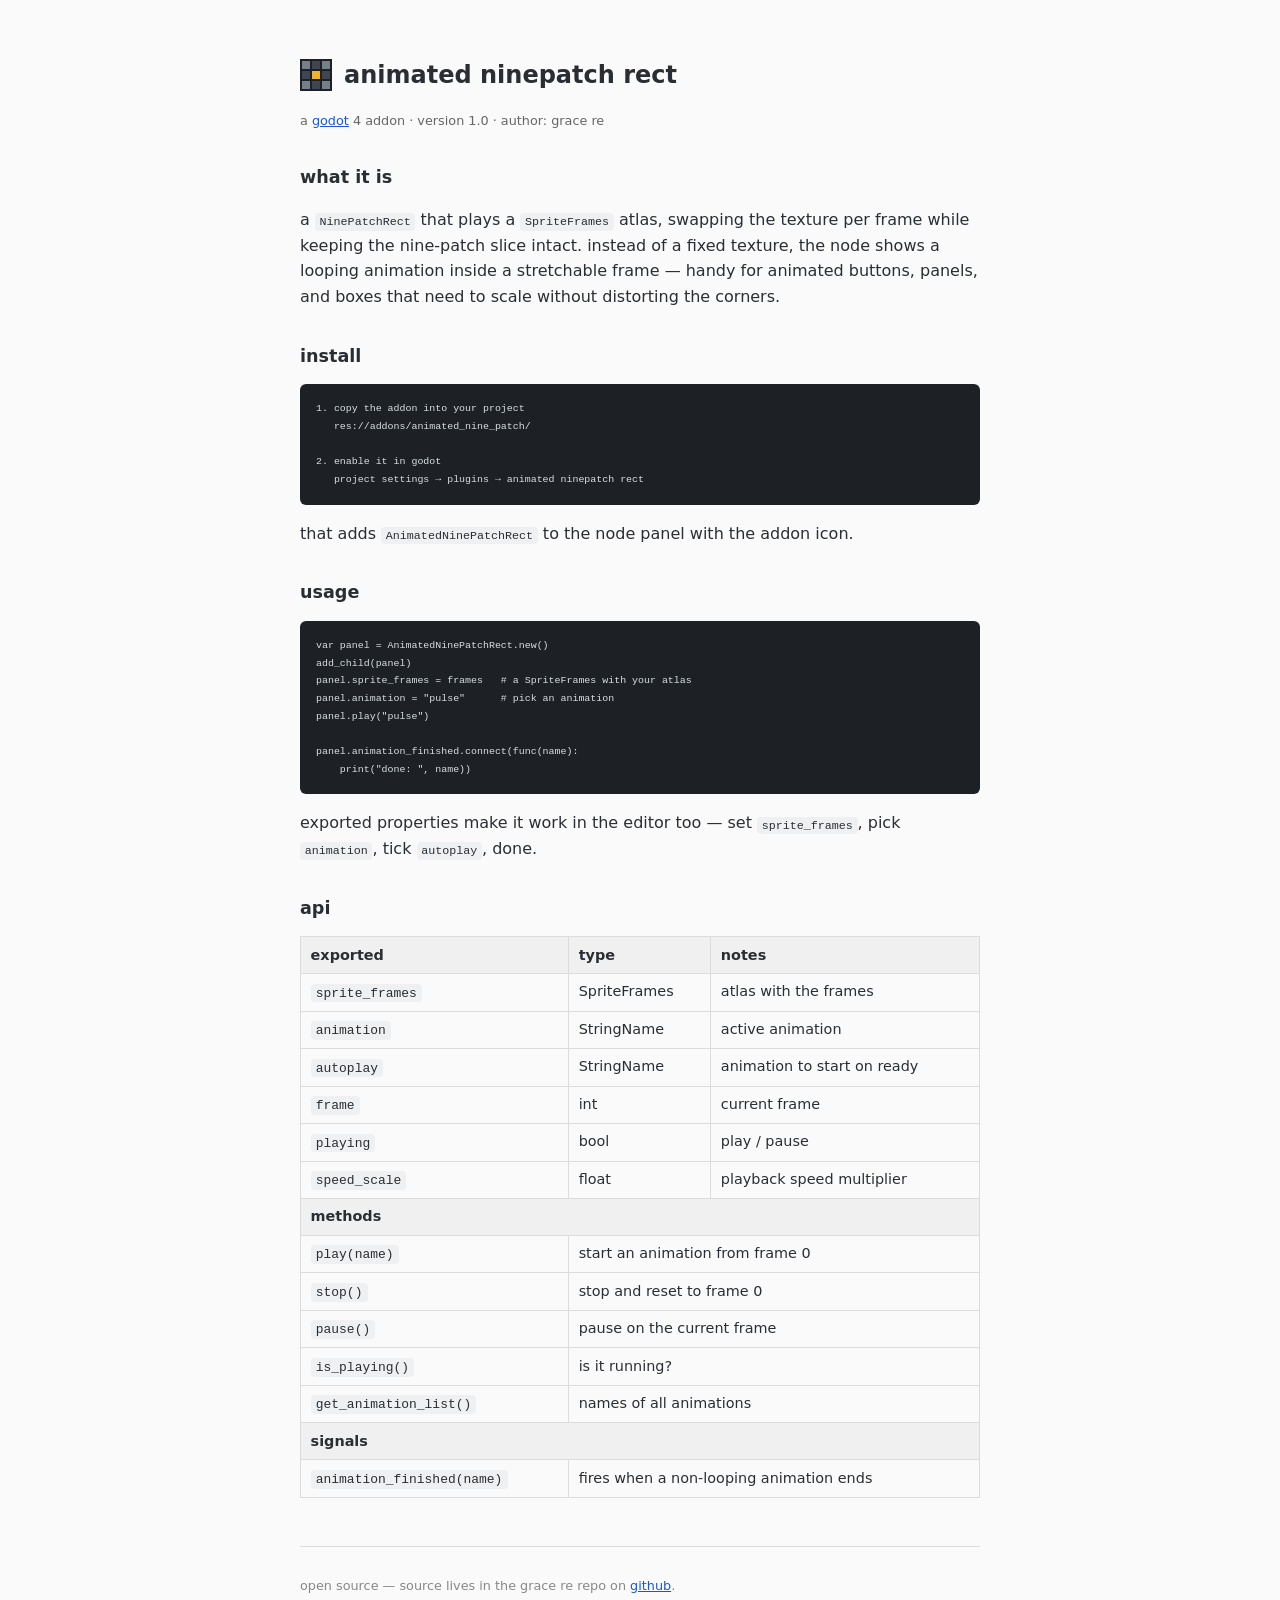
==== index.html @ e6560729 "drop policy link" ====
<!DOCTYPE html>
<html lang="en">
<head>
  <meta charset="utf-8" />
  <meta name="viewport" content="width=device-width, initial-scale=1" />
  <title>animated ninepatch rect — godot addon</title>
  <link rel="icon" href="icon.svg" type="image/svg+xml" />
  <style>
    body { font-family: system-ui, sans-serif; line-height: 1.6; color: #2a2e33;
           max-width: 680px; margin: 0 auto; padding: 2.5rem 1.25rem 4rem;
           background: #fafafa; }
    a { color: #1758d6; }
    code { background: #eef0f2; padding: .15em .4em; border-radius: 4px; font-size: .9em; }
    pre { background: #1d2125; color: #d9dee3; padding: 1rem; border-radius: 6px;
          overflow-x: auto; font-size: .85em; }
    pre code { background: none; padding: 0; color: inherit; }
    h1 { font-size: 1.5rem; display: flex; align-items: center; gap: .75rem; }
    h2 { font-size: 1.1rem; margin-top: 2rem; }
    header .badge { font-size: .8rem; color: #666; }
    table { border-collapse: collapse; width: 100%; font-size: .9rem; }
    td, th { border: 1px solid #dcdcdc; padding: .4rem .6rem; text-align: left; vertical-align: top; }
    th { background: #f0f0f0; }
    footer { margin-top: 3rem; font-size: .8rem; color: #888; border-top: 1px solid #ddd; padding-top: 1rem; }
    .pill { background: #e6f0ff; color: #1758d6; border-radius: 999px;
            padding: .1rem .6rem; font-size: .75rem; }
  </style>
</head>
<body>

  <header>
    <h1><img src="icon.svg" width="32" height="32" alt="nine patch icon" /> animated ninepatch rect</h1>
    <p class="badge">a <a href="https://godotengine.org">godot</a> 4 addon · version 1.0 · author: grace re</p>
  </header>

  <section>
    <h2>what it is</h2>
    <p>a <code>NinePatchRect</code> that plays a <code>SpriteFrames</code> atlas, swapping the
    texture per frame while keeping the nine-patch slice intact. instead of a fixed texture,
    the node shows a looping animation inside a stretchable frame — handy for animated
    buttons, panels, and boxes that need to scale without distorting the corners.</p>
  </section>

  <section>
    <h2>install</h2>
    <pre><code>1. copy the addon into your project
   res://addons/animated_nine_patch/

2. enable it in godot
   project settings → plugins → animated ninepatch rect</code></pre>
    <p>that adds <code>AnimatedNinePatchRect</code> to the node panel with the addon icon.</p>
  </section>

  <section>
    <h2>usage</h2>
    <pre><code>var panel = AnimatedNinePatchRect.new()
add_child(panel)
panel.sprite_frames = frames   # a SpriteFrames with your atlas
panel.animation = "pulse"      # pick an animation
panel.play("pulse")

panel.animation_finished.connect(func(name):
    print("done: ", name))
</code></pre>
    <p>exported properties make it work in the editor too — set <code>sprite_frames</code>,
    pick <code>animation</code>, tick <code>autoplay</code>, done.</p>
  </section>

  <section>
    <h2>api</h2>
    <table>
      <tr><th>exported</th><th>type</th><th>notes</th></tr>
      <tr><td><code>sprite_frames</code></td><td>SpriteFrames</td><td>atlas with the frames</td></tr>
      <tr><td><code>animation</code></td><td>StringName</td><td>active animation</td></tr>
      <tr><td><code>autoplay</code></td><td>StringName</td><td>animation to start on ready</td></tr>
      <tr><td><code>frame</code></td><td>int</td><td>current frame</td></tr>
      <tr><td><code>playing</code></td><td>bool</td><td>play / pause</td></tr>
      <tr><td><code>speed_scale</code></td><td>float</td><td>playback speed multiplier</td></tr>
      <tr><th colspan="3">methods</th></tr>
      <tr><td><code>play(name)</code></td><td colspan="2">start an animation from frame 0</td></tr>
      <tr><td><code>stop()</code></td><td colspan="2">stop and reset to frame 0</td></tr>
      <tr><td><code>pause()</code></td><td colspan="2">pause on the current frame</td></tr>
      <tr><td><code>is_playing()</code></td><td colspan="2">is it running?</td></tr>
      <tr><td><code>get_animation_list()</code></td><td colspan="2">names of all animations</td></tr>
      <tr><th colspan="3">signals</th></tr>
      <tr><td><code>animation_finished(name)</code></td><td colspan="2">fires when a non-looping animation ends</td></tr>
    </table>
  </section>

  <footer>
    <p>open source — source lives in the grace re repo on <a href="https://github.com/RowerStudios">github</a>.</p>
  </footer>

</body>
</html>
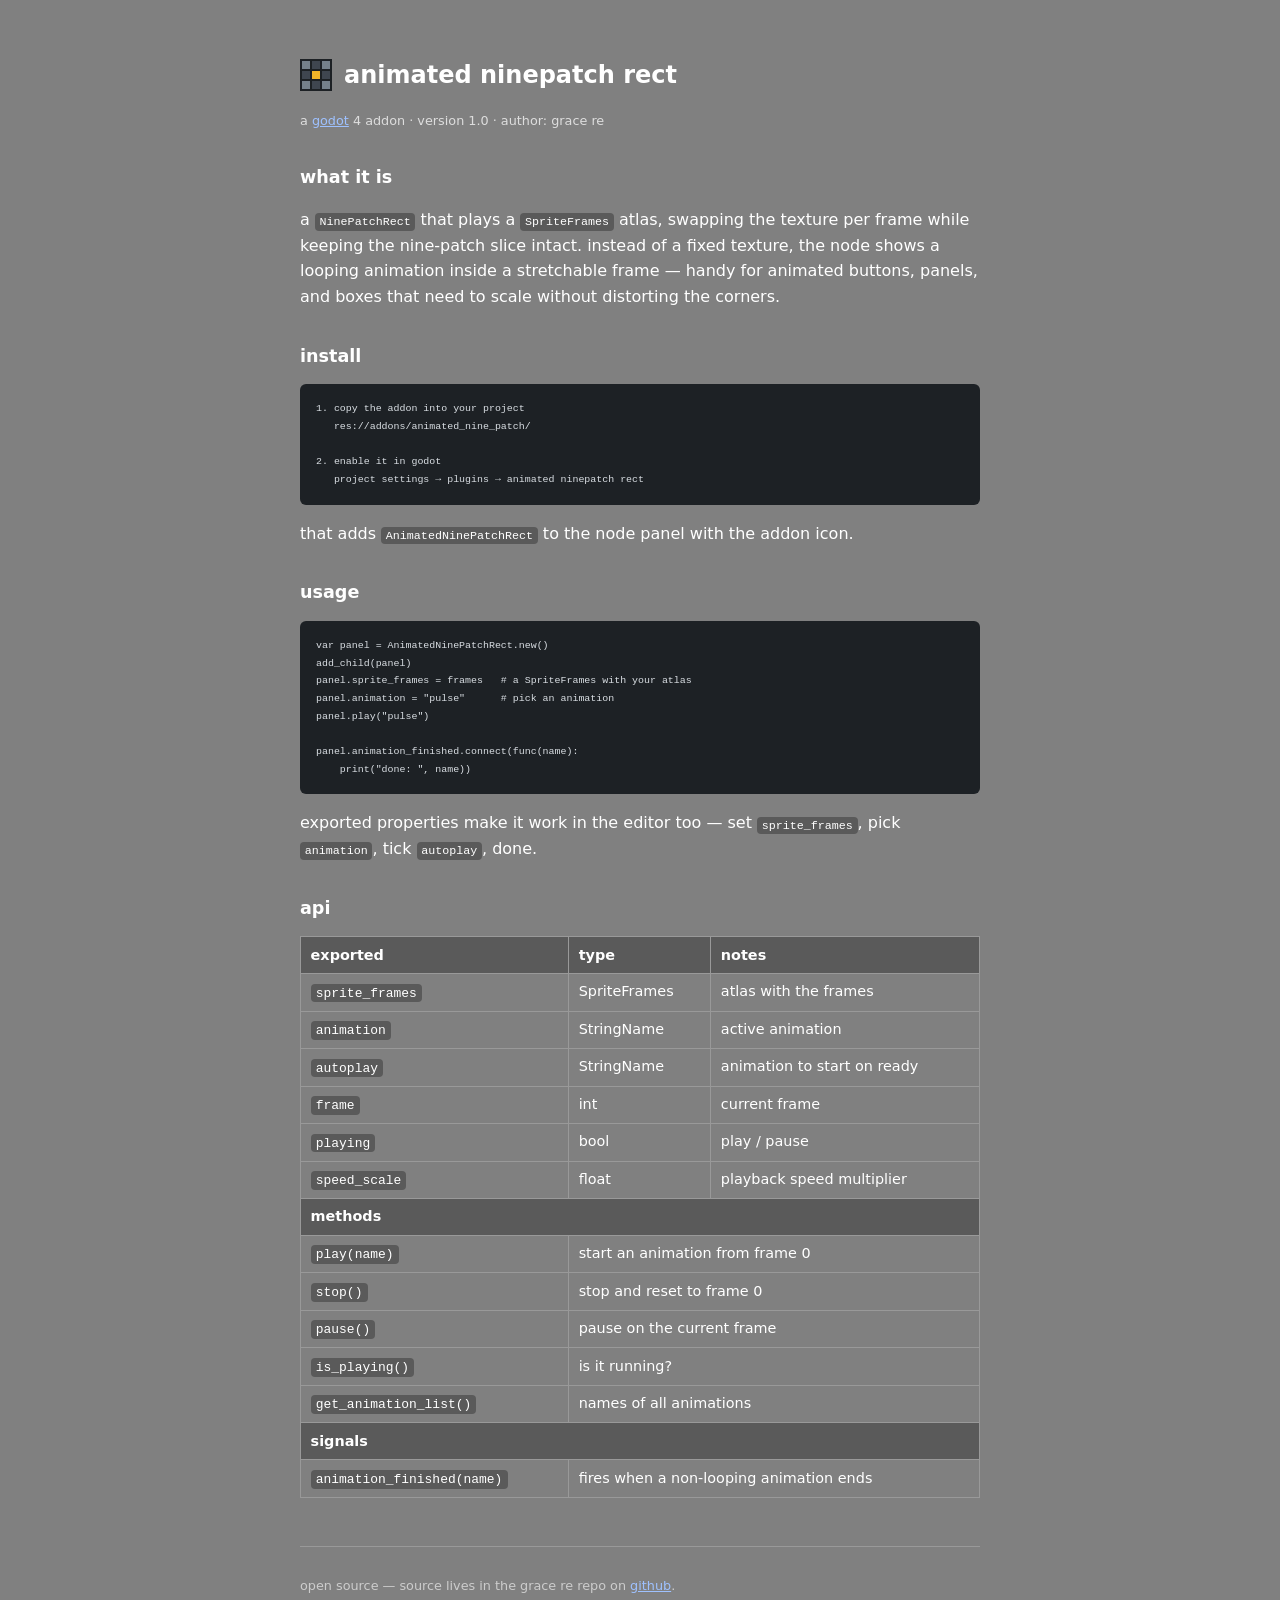
==== commit 4c7be755: "grey background, white text" ====
--- a/index.html
+++ b/index.html
@@ -6,22 +6,22 @@
   <title>animated ninepatch rect — godot addon</title>
   <link rel="icon" href="icon.svg" type="image/svg+xml" />
   <style>
-    body { font-family: system-ui, sans-serif; line-height: 1.6; color: #2a2e33;
+    body { font-family: system-ui, sans-serif; line-height: 1.6; color: #fff;
            max-width: 680px; margin: 0 auto; padding: 2.5rem 1.25rem 4rem;
-           background: #fafafa; }
-    a { color: #1758d6; }
-    code { background: #eef0f2; padding: .15em .4em; border-radius: 4px; font-size: .9em; }
+           background: #808080; }
+    a { color: #9ec1ff; }
+    code { background: #5a5a5a; padding: .15em .4em; border-radius: 4px; font-size: .9em; }
     pre { background: #1d2125; color: #d9dee3; padding: 1rem; border-radius: 6px;
           overflow-x: auto; font-size: .85em; }
     pre code { background: none; padding: 0; color: inherit; }
     h1 { font-size: 1.5rem; display: flex; align-items: center; gap: .75rem; }
     h2 { font-size: 1.1rem; margin-top: 2rem; }
-    header .badge { font-size: .8rem; color: #666; }
+    header .badge { font-size: .8rem; color: #ddd; }
     table { border-collapse: collapse; width: 100%; font-size: .9rem; }
-    td, th { border: 1px solid #dcdcdc; padding: .4rem .6rem; text-align: left; vertical-align: top; }
-    th { background: #f0f0f0; }
-    footer { margin-top: 3rem; font-size: .8rem; color: #888; border-top: 1px solid #ddd; padding-top: 1rem; }
-    .pill { background: #e6f0ff; color: #1758d6; border-radius: 999px;
+    td, th { border: 1px solid #999; padding: .4rem .6rem; text-align: left; vertical-align: top; }
+    th { background: #5a5a5a; }
+    footer { margin-top: 3rem; font-size: .8rem; color: #ccc; border-top: 1px solid #999; padding-top: 1rem; }
+    .pill { background: #3d3d3d; color: #9ec1ff; border-radius: 999px;
             padding: .1rem .6rem; font-size: .75rem; }
   </style>
 </head>
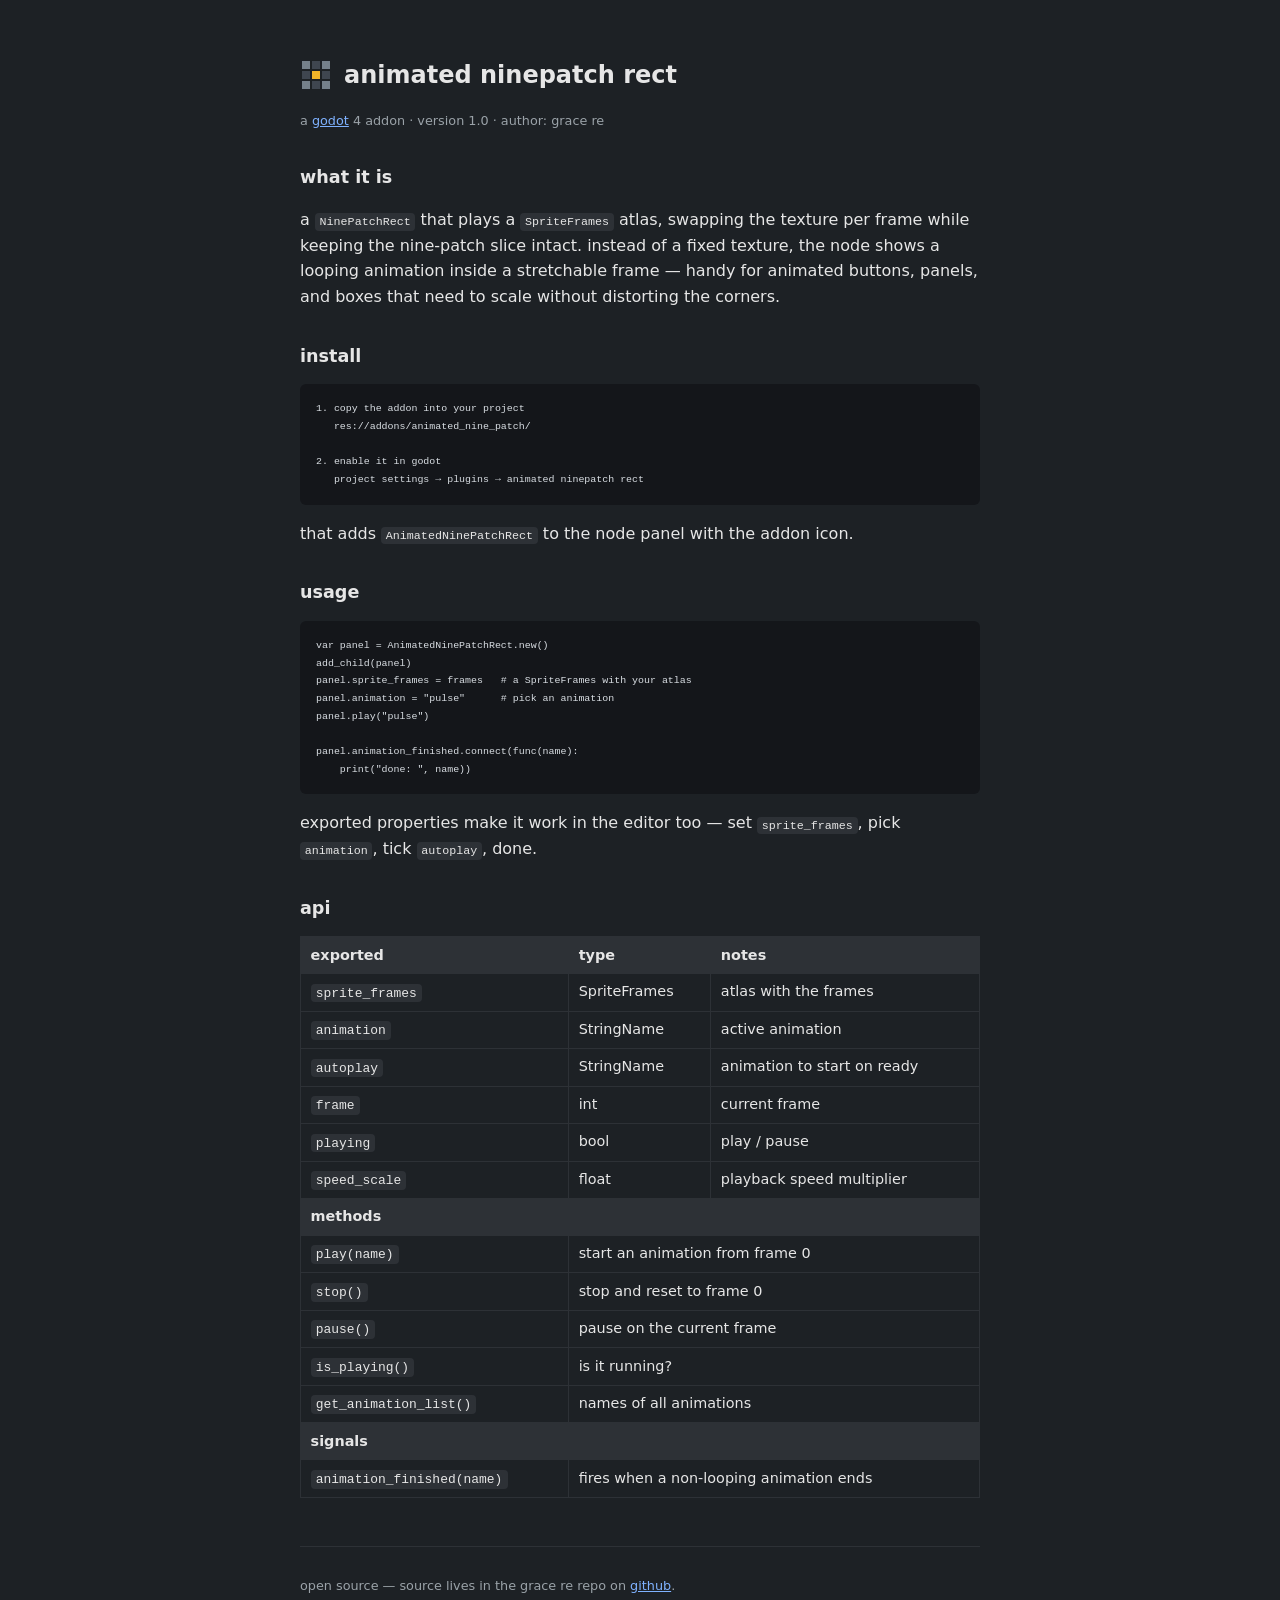
==== commit b3a4b0fc: "godot dark theme colors" ====
--- a/index.html
+++ b/index.html
@@ -6,22 +6,22 @@
   <title>animated ninepatch rect — godot addon</title>
   <link rel="icon" href="icon.svg" type="image/svg+xml" />
   <style>
-    body { font-family: system-ui, sans-serif; line-height: 1.6; color: #fff;
+    body { font-family: system-ui, sans-serif; line-height: 1.6; color: #e6e6e6;
            max-width: 680px; margin: 0 auto; padding: 2.5rem 1.25rem 4rem;
-           background: #808080; }
-    a { color: #9ec1ff; }
-    code { background: #5a5a5a; padding: .15em .4em; border-radius: 4px; font-size: .9em; }
-    pre { background: #1d2125; color: #d9dee3; padding: 1rem; border-radius: 6px;
+           background: #1d2125; }
+    a { color: #7fb2ff; }
+    code { background: #2d3136; padding: .15em .4em; border-radius: 4px; font-size: .9em; color: #e6e6e6; }
+    pre { background: #14161a; color: #d9dee3; padding: 1rem; border-radius: 6px;
           overflow-x: auto; font-size: .85em; }
     pre code { background: none; padding: 0; color: inherit; }
     h1 { font-size: 1.5rem; display: flex; align-items: center; gap: .75rem; }
     h2 { font-size: 1.1rem; margin-top: 2rem; }
-    header .badge { font-size: .8rem; color: #ddd; }
+    header .badge { font-size: .8rem; color: #9aa2a8; }
     table { border-collapse: collapse; width: 100%; font-size: .9rem; }
-    td, th { border: 1px solid #999; padding: .4rem .6rem; text-align: left; vertical-align: top; }
-    th { background: #5a5a5a; }
-    footer { margin-top: 3rem; font-size: .8rem; color: #ccc; border-top: 1px solid #999; padding-top: 1rem; }
-    .pill { background: #3d3d3d; color: #9ec1ff; border-radius: 999px;
+    td, th { border: 1px solid #2d3136; padding: .4rem .6rem; text-align: left; vertical-align: top; }
+    th { background: #2d3136; color: #e6e6e6; }
+    footer { margin-top: 3rem; font-size: .8rem; color: #9aa2a8; border-top: 1px solid #2d3136; padding-top: 1rem; }
+    .pill { background: #2d3136; color: #7fb2ff; border-radius: 999px;
             padding: .1rem .6rem; font-size: .75rem; }
   </style>
 </head>
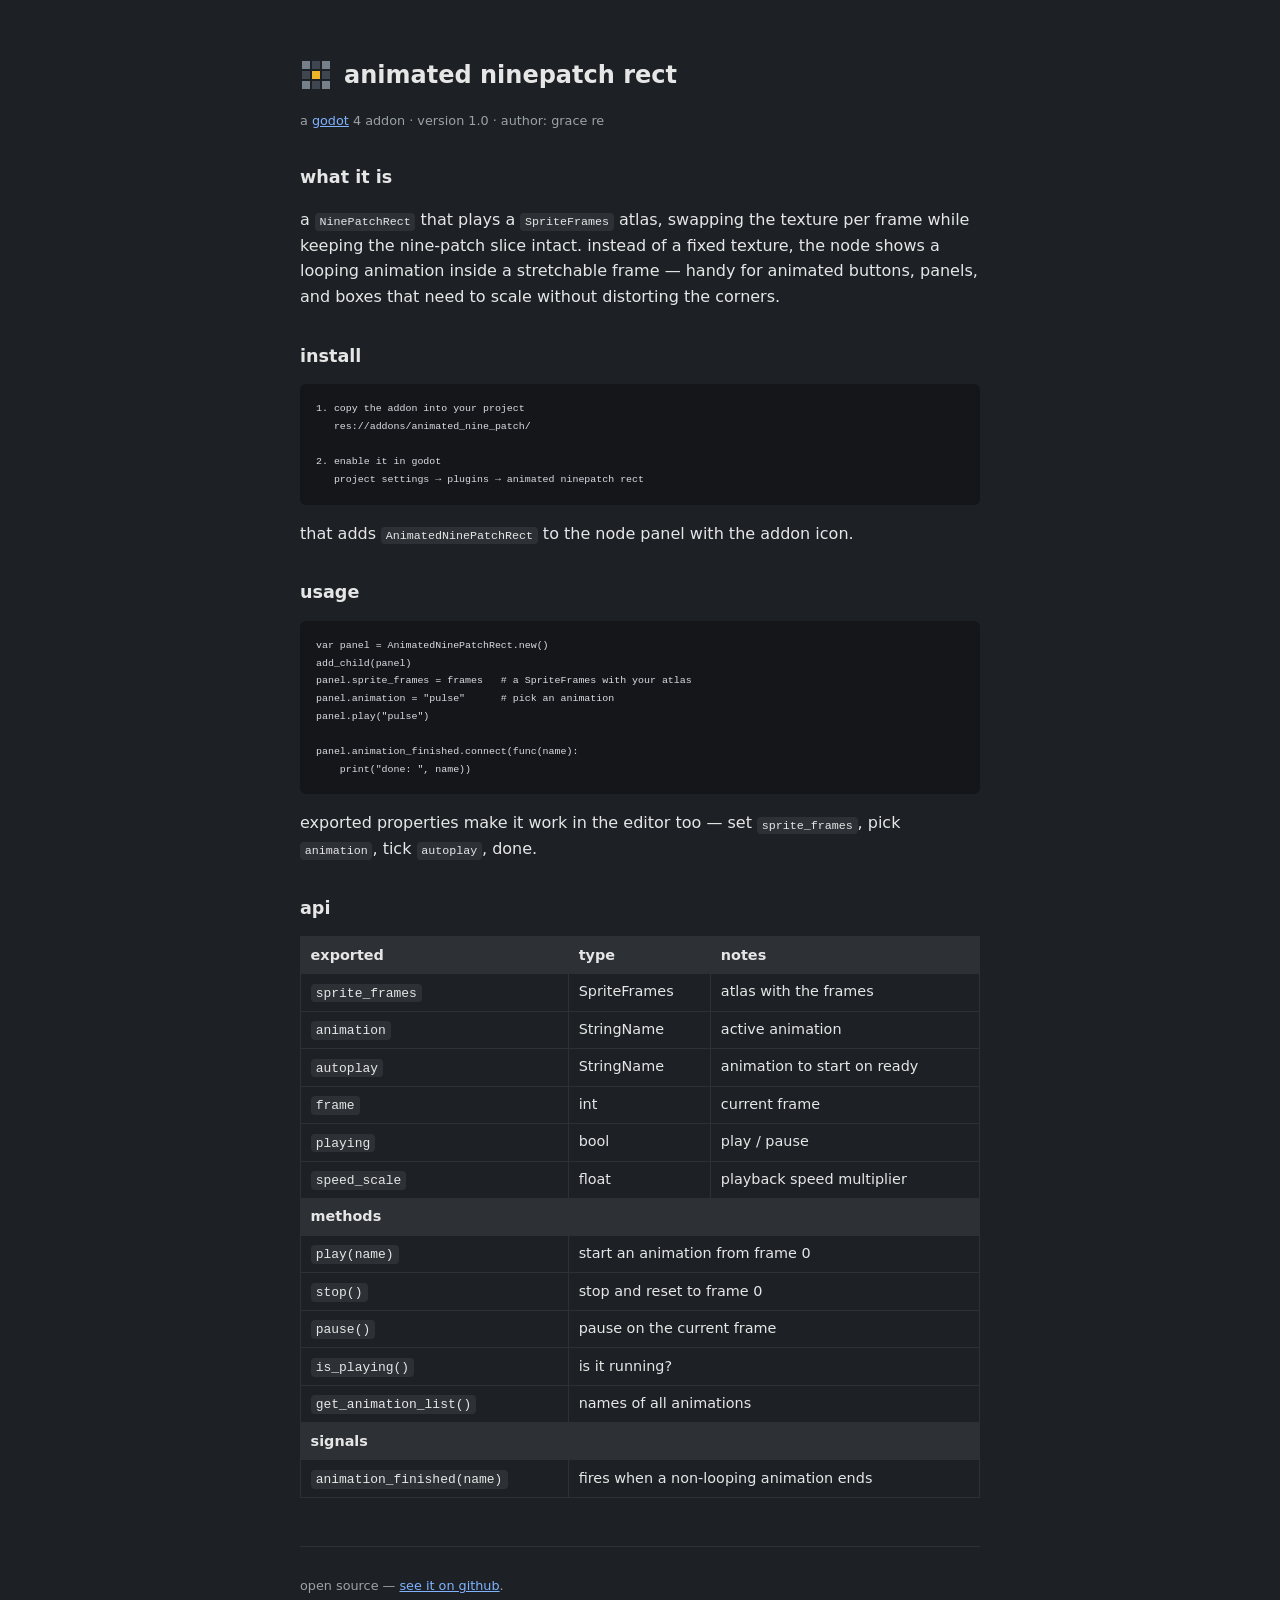
==== commit cb68795b: "link to addon repo" ====
--- a/index.html
+++ b/index.html
@@ -87,7 +87,7 @@
   </section>
 
   <footer>
-    <p>open source — source lives in the grace re repo on <a href="https://github.com/RowerStudios">github</a>.</p>
+    <p>open source — <a href="https://github.com/RowerStudios/animated-ninepatch-rect">see it on github</a>.</p>
   </footer>
 
 </body>
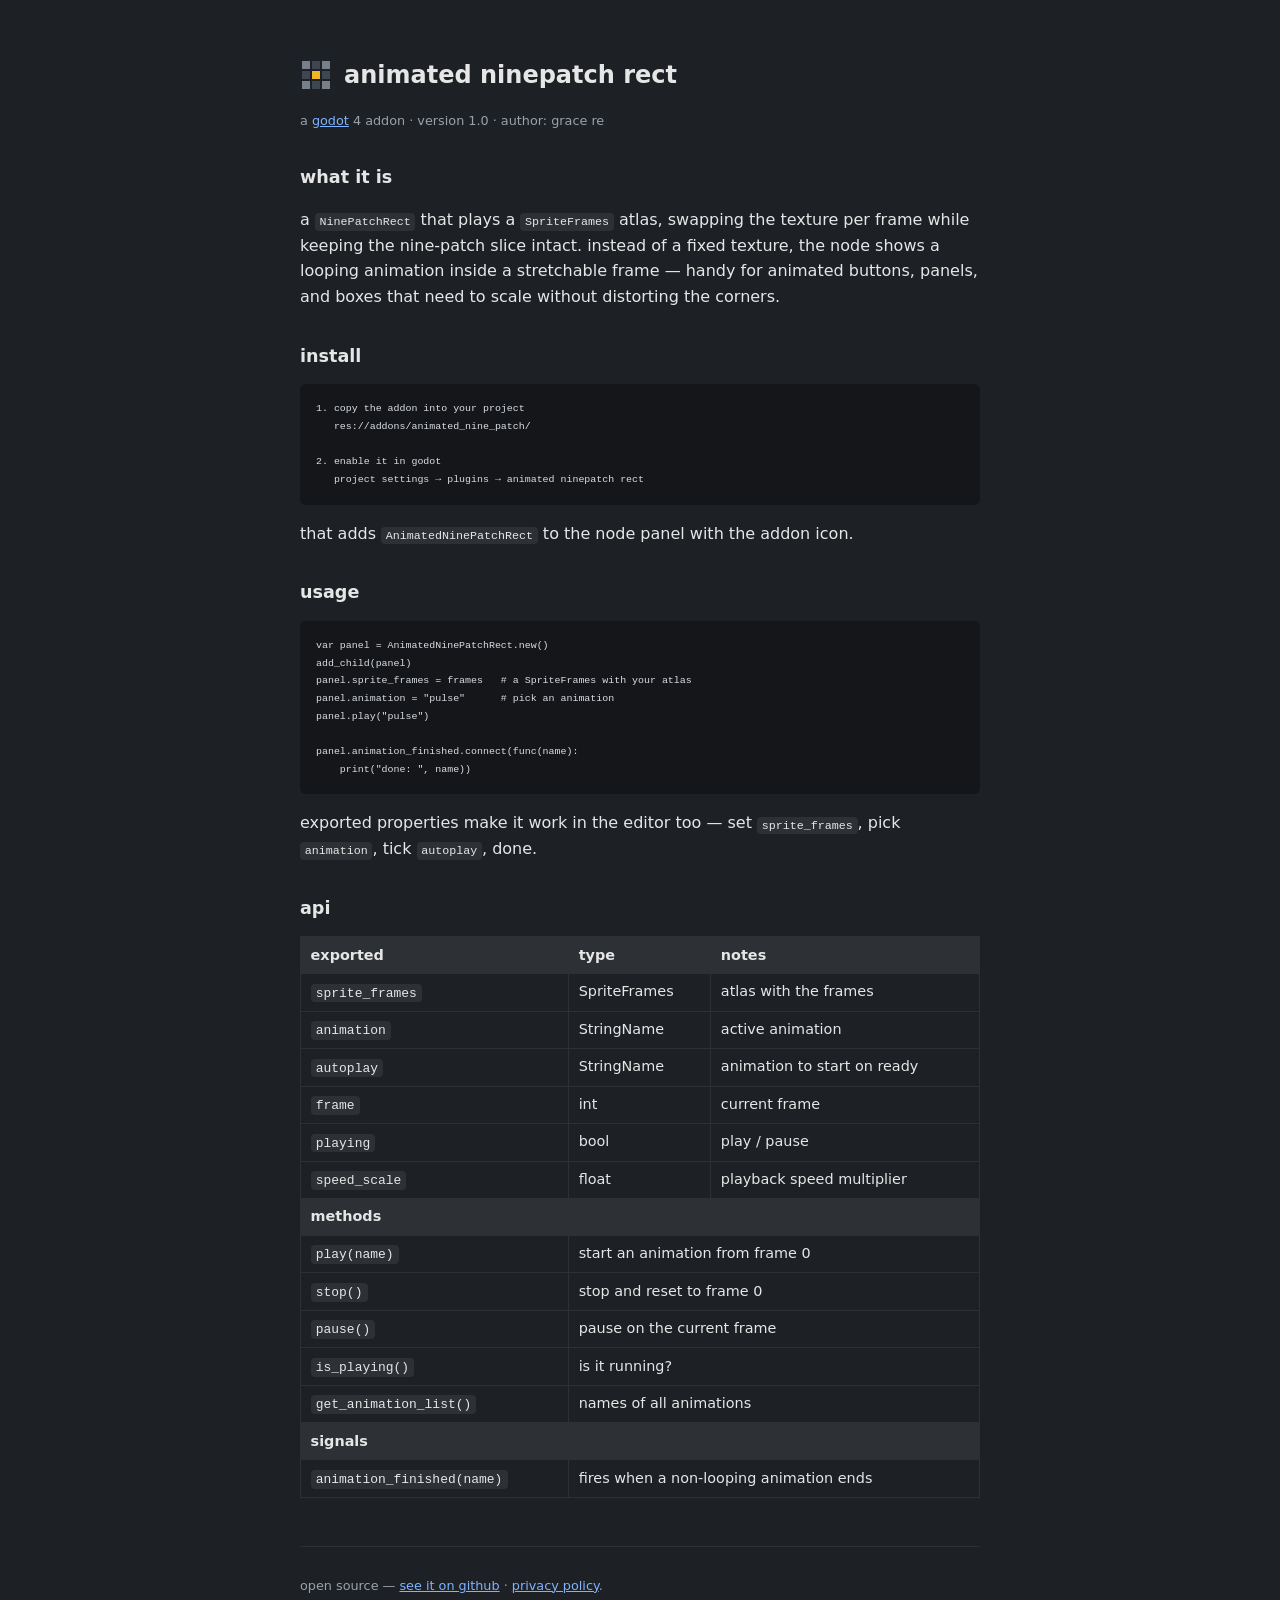
==== commit f8464ec1: "add privacy policy page" ====
--- a/index.html
+++ b/index.html
@@ -87,7 +87,7 @@
   </section>
 
   <footer>
-    <p>open source — <a href="https://github.com/RowerStudios/animated-ninepatch-rect">see it on github</a>.</p>
+    <p>open source — <a href="https://github.com/RowerStudios/animated-ninepatch-rect">see it on github</a> · <a href="policy.html">privacy policy</a>.</p>
   </footer>
 
 </body>
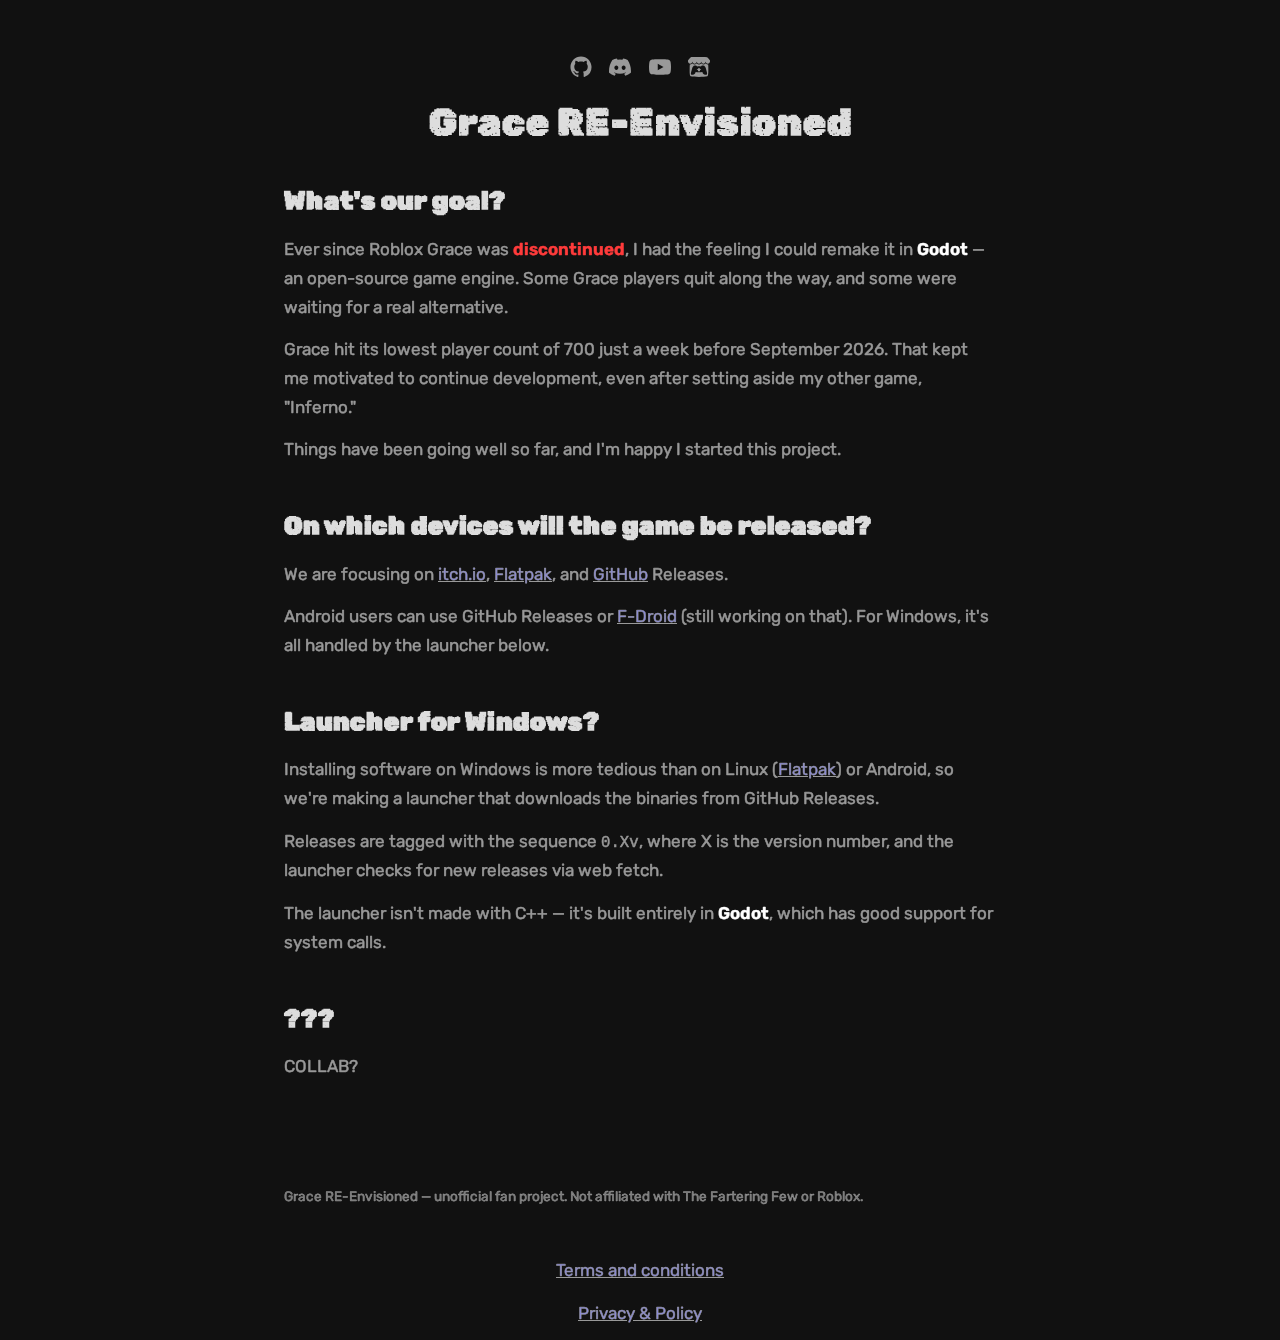
==== commit e5fd0cd0: "Serve Grace RE-Envisioned site at gracere.mooo.com" ====
--- a/index.html
+++ b/index.html
@@ -1,94 +1,71 @@
 <!DOCTYPE html>
 <html lang="en">
 <head>
-  <meta charset="utf-8" />
-  <meta name="viewport" content="width=device-width, initial-scale=1" />
-  <title>animated ninepatch rect — godot addon</title>
-  <link rel="icon" href="icon.svg" type="image/svg+xml" />
-  <style>
-    body { font-family: system-ui, sans-serif; line-height: 1.6; color: #e6e6e6;
-           max-width: 680px; margin: 0 auto; padding: 2.5rem 1.25rem 4rem;
-           background: #1d2125; }
-    a { color: #7fb2ff; }
-    code { background: #2d3136; padding: .15em .4em; border-radius: 4px; font-size: .9em; color: #e6e6e6; }
-    pre { background: #14161a; color: #d9dee3; padding: 1rem; border-radius: 6px;
-          overflow-x: auto; font-size: .85em; }
-    pre code { background: none; padding: 0; color: inherit; }
-    h1 { font-size: 1.5rem; display: flex; align-items: center; gap: .75rem; }
-    h2 { font-size: 1.1rem; margin-top: 2rem; }
-    header .badge { font-size: .8rem; color: #9aa2a8; }
-    table { border-collapse: collapse; width: 100%; font-size: .9rem; }
-    td, th { border: 1px solid #2d3136; padding: .4rem .6rem; text-align: left; vertical-align: top; }
-    th { background: #2d3136; color: #e6e6e6; }
-    footer { margin-top: 3rem; font-size: .8rem; color: #9aa2a8; border-top: 1px solid #2d3136; padding-top: 1rem; }
-    .pill { background: #2d3136; color: #7fb2ff; border-radius: 999px;
-            padding: .1rem .6rem; font-size: .75rem; }
-  </style>
+    <meta charset="UTF-8">
+    <meta name="viewport" content="width=device-width, initial-scale=1.0">
+    <title>Grace RE-Envisioned</title>
+    <meta name="description" content="Grace RE-Envisioned is an unofficial, from-scratch remake of the discontinued Roblox game Grace, built in Godot.">
+    <link rel="stylesheet" href="style.css">
+    <link rel="preconnect" href="https://fonts.googleapis.com">
+    <link rel="preconnect" href="https://fonts.gstatic.com" crossorigin>
+    <link href="https://fonts.googleapis.com/css2?family=Rubik+Maze&family=Rubik+Spray&family=Rubik:wght@400;500;600&display=swap" rel="stylesheet">
 </head>
 <body>
 
-  <header>
-    <h1><img src="icon.svg" width="32" height="32" alt="nine patch icon" /> animated ninepatch rect</h1>
-    <p class="badge">a <a href="https://godotengine.org">godot</a> 4 addon · version 1.0 · author: grace re</p>
-  </header>
+<header>
+    <nav>
+        <a href="https://github.com/RowerStudios/Grace-RE-Envisioned" target="_blank" rel="noopener" aria-label="GitHub" class="github">
+            <svg width="22" height="22" viewBox="0 0 24 24" fill="currentColor" aria-hidden="true"><path d="M12 .5C5.65.5.5 5.65.5 12c0 5.08 3.29 9.39 7.86 10.91.58.11.79-.25.79-.55 0-.27-.01-1.17-.02-2.12-3.2.7-3.87-1.36-3.87-1.36-.52-1.33-1.28-1.68-1.28-1.68-1.04-.71.08-.7.08-.7 1.15.08 1.76 1.19 1.76 1.19 1.03 1.75 2.69 1.25 3.34.95.1-.74.4-1.24.72-1.53-2.55-.29-5.23-1.27-5.23-5.66 0-1.25.45-2.28 1.19-3.08-.12-.29-.52-1.46.11-3.05 0 0 .97-.31 3.18 1.18.92-.26 1.91-.38 2.89-.39.98 0 1.97.13 2.89.39 2.2-1.49 3.17-1.18 3.17-1.18.63 1.59.23 2.76.11 3.05.74.8 1.19 1.83 1.19 3.08 0 4.4-2.69 5.37-5.25 5.65.41.36.78 1.06.78 2.14 0 1.55-.01 2.79-.01 3.17 0 .3.2.67.8.55A11.51 11.51 0 0023.5 12C23.5 5.65 18.35.5 12 .5z"/></svg>
+        </a>
+        <a href="https://discord.gg/2W5T6krjGd" target="_blank" rel="noopener" aria-label="Discord" class="discord">
+            <svg width="22" height="22" viewBox="0 0 24 24" fill="currentColor" aria-hidden="true"><path d="M20.32 4.37a19.8 19.8 0 00-4.93-1.51 13.9 13.9 0 00-.64 1.28 18.3 18.3 0 00-5.5 0 12.4 12.4 0 00-.64-1.28 19.74 19.74 0 00-4.93 1.51C.53 9.19-.32 13.83.1 18.4a20.07 20.07 0 006.07 3.06c.48-.66.92-1.36 1.29-2.09a13.3 13.3 0 01-2.04-.98c.17-.12.34-.25.5-.38a14.2 14.2 0 0012.16 0c.16.13.33.26.5.38-.65.38-1.34.72-2.05.98.37.73.8 1.43 1.28 2.09a19.99 19.99 0 006.07-3.06c.5-5.25-.85-9.84-3.56-14.03zM8.02 15.33c-1.18 0-2.16-1.09-2.16-2.42s.96-2.42 2.16-2.42c1.2 0 2.17 1.09 2.16 2.42 0 1.33-.96 2.42-2.16 2.42zm7.96 0c-1.18 0-2.16-1.09-2.16-2.42s.96-2.42 2.16-2.42c1.2 0 2.17 1.09 2.16 2.42 0 1.33-.95 2.42-2.16 2.42z"/></svg>
+        </a>
+        <a href="https://www.youtube.com/@GamesRowerStudios" target="_blank" rel="noopener" aria-label="YouTube" class="youtube">
+            <svg width="22" height="22" viewBox="0 0 24 24" fill="currentColor" aria-hidden="true"><path d="M23.5 6.19a3.02 3.02 0 00-2.12-2.14C19.5 3.55 12 3.55 12 3.55s-7.5 0-9.38.5A3.02 3.02 0 00.5 6.19 31.4 31.4 0 000 12a31.4 31.4 0 00.5 5.81 3.02 3.02 0 002.12 2.14c1.88.5 9.38.5 9.38.5s7.5 0 9.38-.5a3.02 3.02 0 002.12-2.14A31.4 31.4 0 0024 12a31.4 31.4 0 00-.5-5.81zM9.55 15.57V8.43L15.82 12l-6.27 3.57z"/></svg>
+        </a>
+        <a href="https://rowerstudios.itch.io/grace-re" target="_blank" rel="noopener" aria-label="itch.io" class="itchio">
+            <svg width="22" height="22" viewBox="0 0 24 24" fill="currentColor" aria-hidden="true"><path d="M3.13 1.338C2.08 1.96.02 4.328 0 4.95v1.03c0 1.303 1.22 2.45 2.325 2.45 1.33 0 2.436-1.102 2.436-2.41 0 1.308 1.07 2.41 2.4 2.41 1.328 0 2.362-1.102 2.362-2.41 0 1.308 1.137 2.41 2.466 2.41h.024c1.33 0 2.466-1.102 2.466-2.41 0 1.308 1.034 2.41 2.363 2.41 1.33 0 2.4-1.102 2.4-2.41 0 1.308 1.106 2.41 2.435 2.41C22.78 8.43 24 7.282 24 5.98V4.95c-.02-.62-2.082-2.99-3.13-3.612-3.253-.114-5.508-.134-8.87-.133-3.362 0-7.945.053-8.87.133zm6.376 6.477a2.74 2.74 0 0 1-.468.602c-.5.49-1.19.795-1.947.795a2.786 2.786 0 0 1-1.95-.795c-.182-.178-.32-.37-.446-.59-.127.222-.303.412-.486.59a2.788 2.788 0 0 1-1.95.795c-.092 0-.187-.025-.264-.052-.107 1.113-.152 2.176-.168 2.95v.005l-.006 1.167c.02 2.334-.23 7.564 1.03 8.85 1.952.454 5.545.662 9.15.663 3.605 0 7.198-.21 9.15-.664 1.26-1.284 1.01-6.514 1.03-8.848l-.006-1.167v-.004c-.016-.775-.06-1.838-.168-2.95-.077.026-.172.052-.263.052a2.788 2.788 0 0 1-1.95-.795c-.184-.178-.36-.368-.486-.59-.127.22-.265.412-.447.59a2.786 2.786 0 0 1-1.95.794c-.76 0-1.446-.303-1.948-.793a2.74 2.74 0 0 1-.468-.602 2.738 2.738 0 0 1-.463.602 2.787 2.787 0 0 1-1.95.794h-.16a2.787 2.787 0 0 1-1.95-.793 2.738 2.738 0 0 1-.464-.602zm-2.004 2.59v.002c.795.002 1.5 0 2.373.953.687-.072 1.406-.108 2.125-.107.72 0 1.438.035 2.125.107.873-.953 1.578-.95 2.372-.953.376 0 1.876 0 2.92 2.934l1.123 4.028c.832 2.995-.266 3.068-1.636 3.07-2.03-.075-3.156-1.55-3.156-3.025-1.124.184-2.436.276-3.748.277-1.312 0-2.624-.093-3.748-.277 0 1.475-1.125 2.95-3.156 3.026-1.37-.004-2.468-.077-1.636-3.072l1.122-4.027c1.045-2.934 2.545-2.934 2.92-2.934zM12 12.714c-.002.002-2.14 1.964-2.523 2.662l1.4-.056v1.22c0 .056.56.033 1.123.007.562.026 1.124.05 1.124-.008v-1.22l1.4.055C14.138 14.677 12 12.713 12 12.713z"/></svg>
+        </a>
+    </nav>
+    <h1>Grace RE-Envisioned</h1>
+</header>
 
-  <section>
-    <h2>what it is</h2>
-    <p>a <code>NinePatchRect</code> that plays a <code>SpriteFrames</code> atlas, swapping the
-    texture per frame while keeping the nine-patch slice intact. instead of a fixed texture,
-    the node shows a looping animation inside a stretchable frame — handy for animated
-    buttons, panels, and boxes that need to scale without distorting the corners.</p>
-  </section>
+<main>
+    <section>
+        <h2>What's our goal?</h2>
+        <p>Ever since Roblox Grace was <strong class="danger">discontinued</strong>, I had the feeling I could remake it in <strong class="brand">Godot</strong> — an open-source game engine. Some Grace players quit along the way, and some were waiting for a real alternative.</p>
+        <p>Grace hit its lowest player count of 700 just a week before September 2026. That kept me motivated to continue development, even after setting aside my other game, "Inferno."</p>
+        <p>Things have been going well so far, and I'm happy I started this project.</p>
+    </section>
 
-  <section>
-    <h2>install</h2>
-    <pre><code>1. copy the addon into your project
-   res://addons/animated_nine_patch/
+    <section>
+        <h2>On which devices will the game be released?</h2>
+        <p>We are focusing on <a href="https://itch.io">itch.io</a>, <a href="https://flatpak.org">Flatpak</a>, and <a href="https://github.com">GitHub</a> Releases.</p>
+        <p>Android users can use GitHub Releases or <a href="https://f-droid.org">F-Droid</a> (still working on that). For Windows, it's all handled by the launcher below.</p>
+    </section>
 
-2. enable it in godot
-   project settings → plugins → animated ninepatch rect</code></pre>
-    <p>that adds <code>AnimatedNinePatchRect</code> to the node panel with the addon icon.</p>
-  </section>
+    <section>
+        <h2>Launcher for Windows?</h2>
+        <p>Installing software on Windows is more tedious than on Linux (<a href="https://flatpak.org">Flatpak</a>) or Android, so we're making a launcher that downloads the binaries from GitHub Releases.</p>
+        <p>Releases are tagged with the sequence <code>0.Xv</code>, where X is the version number, and the launcher checks for new releases via web fetch.</p>
+        <p>The launcher isn't made with C++ — it's built entirely in <strong class="brand">Godot</strong>, which has good support for system calls.</p>
+    </section>
 
-  <section>
-    <h2>usage</h2>
-    <pre><code>var panel = AnimatedNinePatchRect.new()
-add_child(panel)
-panel.sprite_frames = frames   # a SpriteFrames with your atlas
-panel.animation = "pulse"      # pick an animation
-panel.play("pulse")
+    <section>
+        <h2>???</h2>
+        <p>COLLAB?</p>
+    </section>
+</main>
 
-panel.animation_finished.connect(func(name):
-    print("done: ", name))
-</code></pre>
-    <p>exported properties make it work in the editor too — set <code>sprite_frames</code>,
-    pick <code>animation</code>, tick <code>autoplay</code>, done.</p>
-  </section>
+<footer>
+    <p>Grace RE-Envisioned — unofficial fan project. Not affiliated with The Fartering Few or Roblox.</p>
+</footer>
 
-  <section>
-    <h2>api</h2>
-    <table>
-      <tr><th>exported</th><th>type</th><th>notes</th></tr>
-      <tr><td><code>sprite_frames</code></td><td>SpriteFrames</td><td>atlas with the frames</td></tr>
-      <tr><td><code>animation</code></td><td>StringName</td><td>active animation</td></tr>
-      <tr><td><code>autoplay</code></td><td>StringName</td><td>animation to start on ready</td></tr>
-      <tr><td><code>frame</code></td><td>int</td><td>current frame</td></tr>
-      <tr><td><code>playing</code></td><td>bool</td><td>play / pause</td></tr>
-      <tr><td><code>speed_scale</code></td><td>float</td><td>playback speed multiplier</td></tr>
-      <tr><th colspan="3">methods</th></tr>
-      <tr><td><code>play(name)</code></td><td colspan="2">start an animation from frame 0</td></tr>
-      <tr><td><code>stop()</code></td><td colspan="2">stop and reset to frame 0</td></tr>
-      <tr><td><code>pause()</code></td><td colspan="2">pause on the current frame</td></tr>
-      <tr><td><code>is_playing()</code></td><td colspan="2">is it running?</td></tr>
-      <tr><td><code>get_animation_list()</code></td><td colspan="2">names of all animations</td></tr>
-      <tr><th colspan="3">signals</th></tr>
-      <tr><td><code>animation_finished(name)</code></td><td colspan="2">fires when a non-looping animation ends</td></tr>
-    </table>
-  </section>
-
-  <footer>
-    <p>open source — <a href="https://github.com/RowerStudios/animated-ninepatch-rect">see it on github</a> · <a href="policy.html">privacy policy</a>.</p>
-  </footer>
-
+<center>
+     <p><a href="https://github.com/RowerStudios/Grace-RE-Envisioned/blob/main/TOS.md">Terms and conditions</a></p>
+<center>
+<center>
+     <p><a href="https://github.com/RowerStudios/Grace-RE-Envisioned/blob/main/PRIVACY%20%26%20POLICY.md">Privacy & Policy</a></p>
+<center>
 </body>
-</html>+</html>
--- a/style.css
+++ b/style.css
@@ -0,0 +1,142 @@
+
+:root {
+    --bg: #111111;
+    --text: #dddddd;
+    --text-soft: #999999;
+    --link: #8a8ad8;
+}
+
+* {
+    margin: 0;
+    padding: 0;
+    box-sizing: border-box;
+}
+
+body {
+    background: var(--bg);
+    color: var(--text);
+    font-family: "Rubik", -apple-system, BlinkMacSystemFont, "Segoe UI", Roboto, sans-serif;
+    font-size: 17px;
+    line-height: 1.7;
+}
+
+h1,
+h2 {
+    font-family: "Rubik Maze", "Rubik", sans-serif;
+    color: transparent;
+    -webkit-text-stroke: 1px var(--text);
+    text-shadow: none;
+}
+
+header {
+    padding: 3.5rem 1.5rem 0.5rem;
+    max-width: 760px;
+    margin: 0 auto;
+}
+
+h1 {
+    font-size: 2.4rem;
+    font-weight: 400;
+    text-align: center;
+}
+
+nav {
+    display: flex;
+    flex-wrap: wrap;
+    justify-content: center;
+    gap: 1.1rem;
+    margin-bottom: 0.75rem;
+}
+
+nav a {
+    display: inline-flex;
+    align-items: center;
+    color: var(--text-soft);
+    text-decoration: none;
+    transition: color 0.15s ease;
+}
+
+nav a:hover {
+    color: var(--link);
+}
+
+nav a.youtube:hover {
+    color: #ff0000;
+}
+
+nav a.discord:hover {
+    color: #5865f2;
+}
+
+nav a.itchio:hover {
+    color: #fa5c5c;
+}
+
+nav a.github:hover {
+    color: #ffffff;
+}
+
+main {
+    max-width: 760px;
+    margin: 0 auto;
+    padding: 1rem 1.5rem 3rem;
+}
+
+section {
+    margin-bottom: 2.5rem;
+}
+
+h2 {
+    font-size: 1.6rem;
+    font-weight: 400;
+    margin-bottom: 0.75rem;
+}
+
+p {
+    font-family: "Rubik Spray", "Rubik", sans-serif;
+    color: var(--text-soft);
+    margin-bottom: 0.85rem;
+    -webkit-text-stroke: 0.5px var(--text-soft);
+}
+
+.danger {
+    color: #ff3b3b;
+    -webkit-text-stroke: 0.5px #ff3b3b;
+    font-weight: 600;
+}
+
+.brand {
+    color: #ffffff;
+    -webkit-text-stroke: 0.5px #ffffff;
+    font-weight: 600;
+}
+
+.section a {
+    color: #6ea8ff;
+    text-decoration: underline;
+    -webkit-text-stroke: 0px;
+}
+
+p:last-child {
+    margin-bottom: 0;
+}
+
+a {
+    color: var(--link);
+}
+
+code {
+    font-family: ui-monospace, SFMono-Regular, Menlo, Consolas, monospace;
+    font-size: 0.92em;
+}
+
+footer {
+    max-width: 760px;
+    margin: 0 auto;
+    padding: 1rem 1.5rem 3rem;
+}
+
+footer p {
+    font-size: 0.85rem;
+    color: #777;
+}
